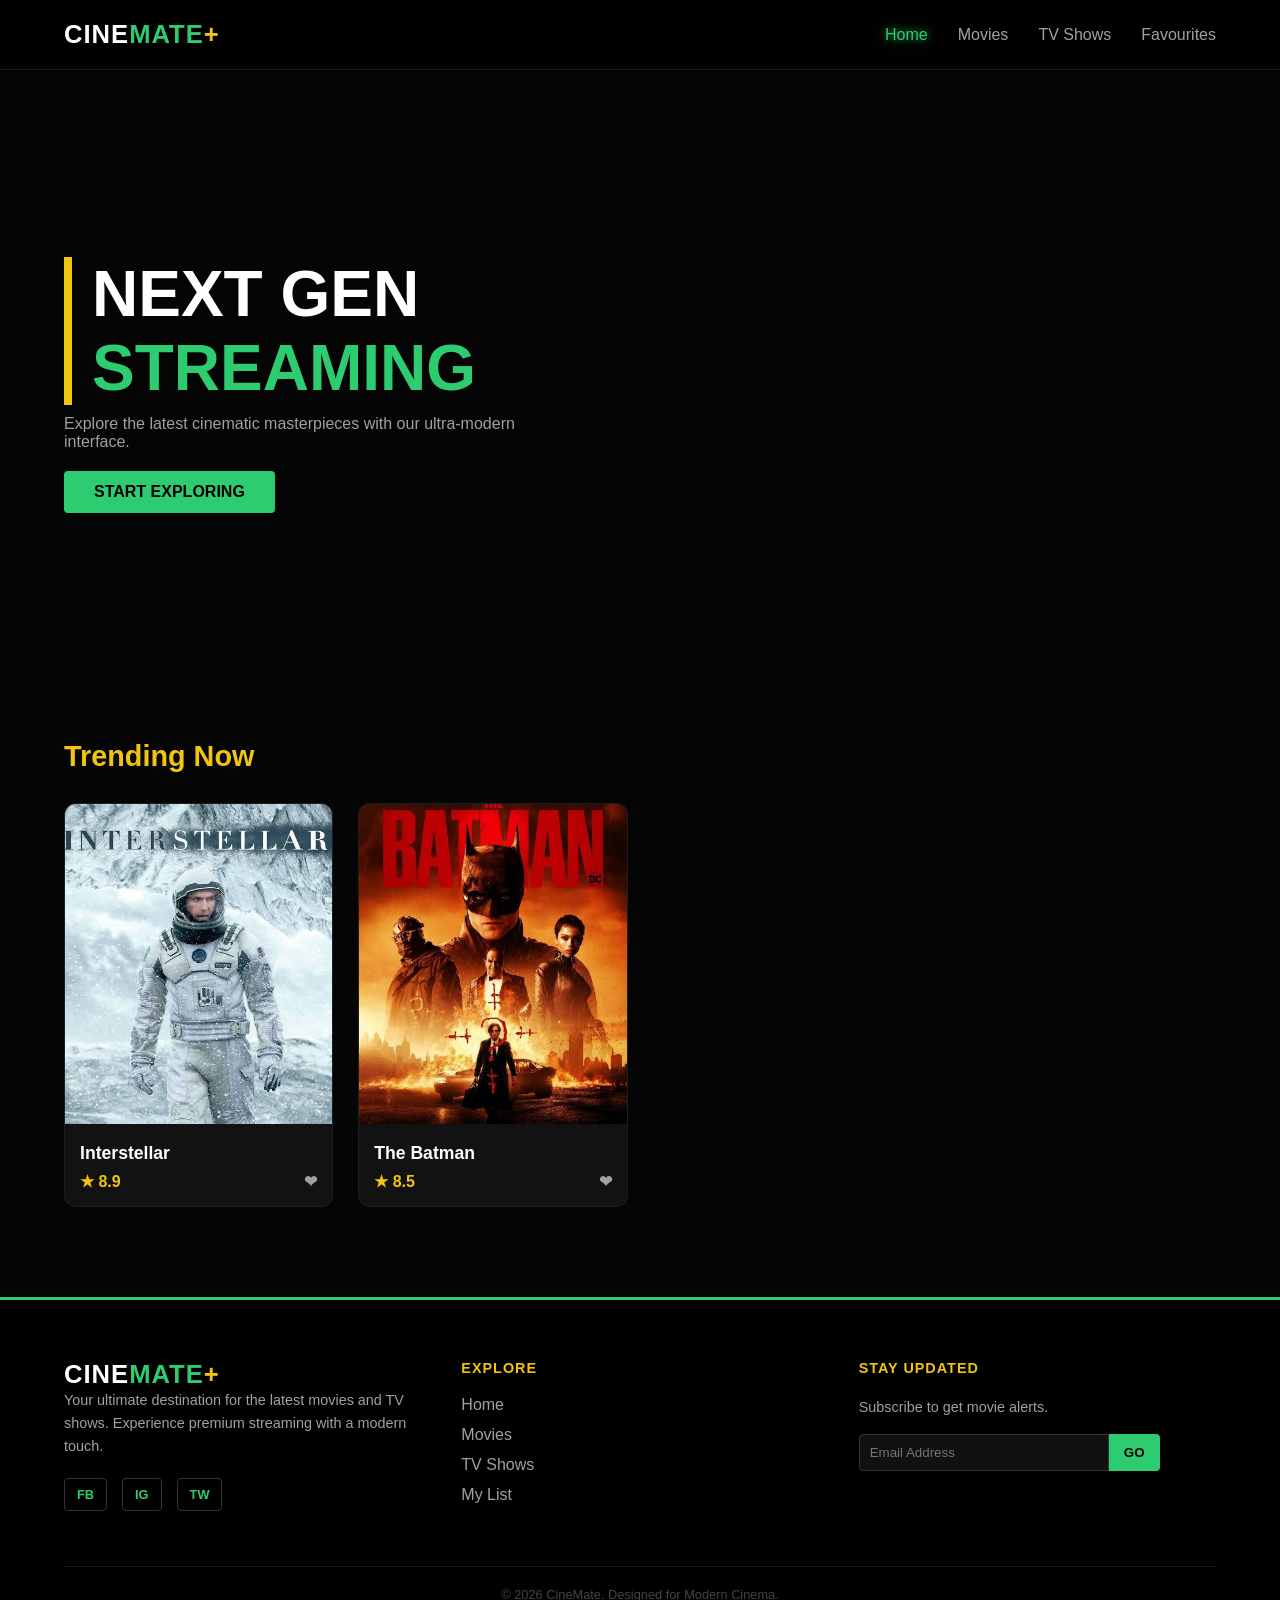
==== index.html @ 8f41477a "Renamed home.html to index.html" ====
<!DOCTYPE html>
<html lang="en">
<head>
    <link rel="stylesheet" href="style.css">
    <title>CineMate | Green & Gold Edition</title>
</head>
<body>
    <nav class="navbar">
        <div class="logo">CINE<span>MATE</span><b>+</b></div>
        <ul class="nav-links">
            <li><a href="index.html" class="active">Home</a></li>
            <li><a href="movies.html">Movies</a></li>
            <li><a href="tv-shows.html">TV Shows</a></li>
            <li><a href="favourites.html">Favourites</a></li>
        </ul>
    </nav>

    <header class="hero">
        <div class="hero-text">
            <h1>NEXT GEN<br><span style="color: var(--neon-green);">STREAMING</span></h1>
            <p style="color: var(--text-dim); max-width: 500px;">Explore the latest cinematic masterpieces with our ultra-modern interface.</p>
            <a href="movies.html" class="btn">START EXPLORING</a>
        </div>
    </header>

    <div class="container">
        <h2 class="section-title">Trending Now</h2>
        <div class="movie-grid">
            <div class="movie-card">
                <img src="Interstellar.jpg" alt="Movie">
                <div class="card-content">
                    <h3>Interstellar</h3>
                    <div class="rating"><span>★ 8.9</span> <span class="fav-icon">❤</span></div>
                </div>
            </div>
            <div class="movie-card">
                <img src="The Batman.jpg" alt="Movie">
                <div class="card-content">
                    <h3>The Batman</h3>
                    <div class="rating"><span>★ 8.5</span> <span class="fav-icon">❤</span></div>
                </div>
            </div>
        </div>
    </div>

    <footer class="main-footer">
        <div class="footer-container">
            <div class="footer-column brand-info">
                <div class="logo">CINE<span>MATE</span><b>+</b></div>
                <p>Your ultimate destination for the latest movies and TV shows. Experience premium streaming with a modern touch.</p>
                <div class="social-icons">
                    <a href="#">FB</a>
                    <a href="#">IG</a>
                    <a href="#">TW</a>
                </div>
            </div>

            <div class="footer-column">
                <h4>Explore</h4>
                <ul>
                    <li><a href="index.html">Home</a></li>
                    <li><a href="movies.html">Movies</a></li>
                    <li><a href="tv-shows.html">TV Shows</a></li>
                    <li><a href="favourites.html">My List</a></li>
                </ul>
            </div>

            <div class="footer-column newsletter">
                <h4>Stay Updated</h4>
                <p>Subscribe to get movie alerts.</p>
                <div class="subscribe-box">
                    <input type="email" placeholder="Email Address">
                    <button type="button">GO</button>
                </div>
            </div>
        </div>

        <div class="footer-bottom">
            <p>&copy; 2026 CineMate. Designed for Modern Cinema.</p>
        </div>
    </footer>
</body>
</html>
---- style.css ----
/* Color Palette */
:root {
    --bg-black: #050505;
    --card-gray: #121212;
    --neon-green: #2ecc71;
    --bright-yellow: #f1c40f;
    --text-main: #ffffff;
    --text-dim: #a0a0a0;
}

* {
    margin: 0;
    padding: 0;
    box-sizing: border-box;
    font-family: 'Inter', sans-serif;
}

body {
    background-color: var(--bg-black);
    color: var(--text-main);
    overflow-x: hidden;
}

/* --- NAVIGATION --- */
.navbar {
    display: flex;
    justify-content: space-between;
    align-items: center;
    padding: 20px 5%;
    background: rgba(0, 0, 0, 0.8);
    backdrop-filter: blur(10px);
    position: sticky;
    top: 0;
    z-index: 1000;
    border-bottom: 1px solid rgba(46, 204, 113, 0.2);
}

.logo {
    font-size: 1.6rem;
    font-weight: 800;
    letter-spacing: 1px;
}

.logo span { color: var(--neon-green); }
.logo b { color: var(--bright-yellow); }

.nav-links {
    display: flex;
    list-style: none;
    gap: 30px;
}

.nav-links a {
    text-decoration: none;
    color: var(--text-dim);
    font-weight: 500;
    transition: 0.3s;
}

.nav-links a:hover, .nav-links a.active {
    color: var(--neon-green);
    text-shadow: 0 0 10px var(--neon-green);
}

/* --- HERO SECTION --- */
.hero {
    height: 70vh;
    background: linear-gradient(to bottom, rgba(0,0,0,0.2), var(--bg-black)), 
                url('https://images.unsplash.com/photo-1536440136628-849c177e76a1?q=80&w=1500') center/cover;
    display: flex;
    align-items: center;
    padding: 0 5%;
}

.hero-text h1 {
    font-size: 4rem;
    margin-bottom: 10px;
    border-left: 8px solid var(--bright-yellow);
    padding-left: 20px;
}

.btn {
    display: inline-block;
    padding: 12px 30px;
    background: var(--neon-green);
    color: black;
    text-decoration: none;
    font-weight: bold;
    border-radius: 4px;
    margin-top: 20px;
    transition: 0.3s;
}

.btn:hover {
    background: var(--bright-yellow);
    box-shadow: 0 0 20px var(--bright-yellow);
}

/* --- MOVIE GRID SYSTEM --- */
.container { padding: 40px 5%; }

.section-title {
    margin-bottom: 30px;
    font-size: 1.8rem;
    color: var(--bright-yellow);
}

.movie-grid {
    display: grid;
    grid-template-columns: repeat(auto-fill, minmax(220px, 1fr));
    gap: 25px;
}

.movie-card {
    background: var(--card-gray);
    border-radius: 12px;
    overflow: hidden;
    transition: transform 0.4s ease;
    border: 1px solid rgba(255, 255, 255, 0.05);
}

.movie-card:hover {
    transform: translateY(-10px);
    border-color: var(--neon-green);
}

.movie-card img {
    width: 100%;
    height: 320px;
    object-fit: cover;
}

.card-content { padding: 15px; }

.card-content h3 { font-size: 1.1rem; margin-bottom: 8px; }

.rating {
    color: var(--bright-yellow);
    font-weight: bold;
    display: flex;
    justify-content: space-between;
}

.fav-icon {
    color: var(--text-dim);
    cursor: pointer;
}

.fav-icon:hover { color: #ff4757; }

/* --- RESPONSIVE FOOTER STYLES --- */
.main-footer {
    background-color: #000000;
    color: #ffffff;
    padding: 60px 5% 20px;
    border-top: 3px solid var(--neon-green);
    margin-top: 50px;
}

.footer-container {
    display: flex;
    flex-wrap: wrap; /* Allows columns to drop to the next line on small screens */
    justify-content: space-between;
    gap: 40px;
}

.footer-column {
    flex: 1;
    min-width: 250px; /* Forces elements to stack on mobile */
}

.footer-column h4 {
    color: var(--bright-yellow);
    margin-bottom: 20px;
    text-transform: uppercase;
    font-size: 0.9rem;
    letter-spacing: 1px;
}

.footer-column p {
    color: var(--text-dim);
    font-size: 0.9rem;
    line-height: 1.6;
}

.footer-column ul {
    list-style: none;
}

.footer-column ul li {
    margin-bottom: 12px;
}

.footer-column ul a {
    text-decoration: none;
    color: var(--text-dim);
    transition: 0.3s;
}

.footer-column ul a:hover {
    color: var(--neon-green);
    padding-left: 5px; /* Creates a slight shifting effect on hover */
}

/* Newsletter Input */
.subscribe-box {
    display: flex;
    margin-top: 15px;
}

.subscribe-box input {
    background: #111;
    border: 1px solid #333;
    padding: 10px;
    color: white;
    width: 70%;
    border-radius: 4px 0 0 4px;
    outline: none;
}

.subscribe-box input:focus {
    border-color: var(--neon-green);
}

.subscribe-box button {
    background: var(--neon-green);
    border: none;
    padding: 10px 15px;
    font-weight: bold;
    cursor: pointer;
    border-radius: 0 4px 4px 0;
    transition: 0.3s;
}

.subscribe-box button:hover {
    background: var(--bright-yellow);
}

/* Social Icons */
.social-icons {
    margin-top: 20px;
    display: flex;
    gap: 15px;
}

.social-icons a {
    color: var(--neon-green);
    text-decoration: none;
    font-weight: bold;
    font-size: 0.8rem;
    border: 1px solid #333;
    padding: 8px 12px;
    border-radius: 4px;
    transition: 0.3s;
}

.social-icons a:hover {
    background: var(--neon-green);
    color: black;
}

/* Bottom Bar */
.footer-bottom {
    text-align: center;
    margin-top: 50px;
    padding-top: 20px;
    border-top: 1px solid #1a1a1a;
    color: #444;
    font-size: 0.8rem;
}

/* Mobile Adjustments */
@media (max-width: 768px) {
    .footer-container {
        flex-direction: column;
        text-align: center;
    }
    
    .subscribe-box {
        justify-content: center;
    }
    
    .social-icons {
        justify-content: center;
    }
}

/*movies.html/*

/* --- MOVIES PAGE SPECIFIC STYLES --- */

/* Shorter Hero for secondary pages */
.movies-hero {
    height: 40vh;
    justify-content: center;
    text-align: center;
    background: linear-gradient(to bottom, rgba(0,0,0,0.6), var(--bg-black)), 
                url('https://images.unsplash.com/photo-1485846234645-a62644f84728?q=80&w=1500') center/cover;
}

.movies-hero .hero-text {
    width: 100%;
    display: flex;
    flex-direction: column;
    align-items: center;
}

.movies-hero h1 {
    font-size: 3rem;
    border-left: none; /* Removing the left border from the home page hero */
    padding-left: 0;
    margin-bottom: 10px;
}

/* Filter Bar Styling */
.filter-bar {
    display: flex;
    flex-wrap: wrap;
    align-items: center;
    gap: 15px;
    margin-bottom: 40px;
    padding-bottom: 20px;
    border-bottom: 1px solid rgba(255, 255, 255, 0.1);
}

.filter-btn {
    background: transparent;
    border: 1px solid #333;
    color: var(--text-dim);
    padding: 8px 20px;
    border-radius: 30px;
    cursor: pointer;
    font-weight: bold;
    transition: 0.3s;
}

.filter-btn:hover, .filter-btn.active {
    background: var(--neon-green);
    color: black;
    border-color: var(--neon-green);
}

.sort-box {
    margin-left: auto; /* Pushes the sort dropdown to the right */
}

.sort-select {
    background: #111;
    color: var(--text-main);
    border: 1px solid #333;
    padding: 10px 15px;
    border-radius: 5px;
    outline: none;
    cursor: pointer;
}

.sort-select:focus {
    border-color: var(--bright-yellow);
}

/* Mobile Adjustments for Filter Bar */
@media (max-width: 768px) {
    .filter-bar {
        justify-content: center;
    }
    .sort-box {
        margin-left: 0;
        width: 100%;
        text-align: center;
        margin-top: 10px;
    }
    .sort-select {
        width: 100%;
    }
}

/* TV Shows Specific Hero Background */
.tv-hero {
    background: linear-gradient(to bottom, rgba(0,0,0,0.6), var(--bg-black)), 
                url('https://images.unsplash.com/photo-1593784991095-a205069470b6?q=80&w=1500') center/cover;
}

/* Favourites Specific Hero Background */
.fav-hero {
    background: linear-gradient(to bottom, rgba(22, 22, 22, 0.7), var(--bg-black)), 
                url('https://static.vecteezy.com/system/resources/thumbnails/001/254/680/small/cinema-background-concept.jpg') center/cover;
}

/* Remove Icon for Favourites Page */
.remove-icon {
    color: var(--text-dim);
    cursor: pointer;
    font-size: 1.1rem;
    transition: 0.3s;
}

.remove-icon:hover {
    color: #ff4757; /* A bright red to indicate deletion */
    transform: scale(1.2);
}

/* Hover effect for the Clear All button */
.filter-btn[style*="border-color: #ff4757"]:hover {
    background: #ff4757 !important;
    color: white !important;
}
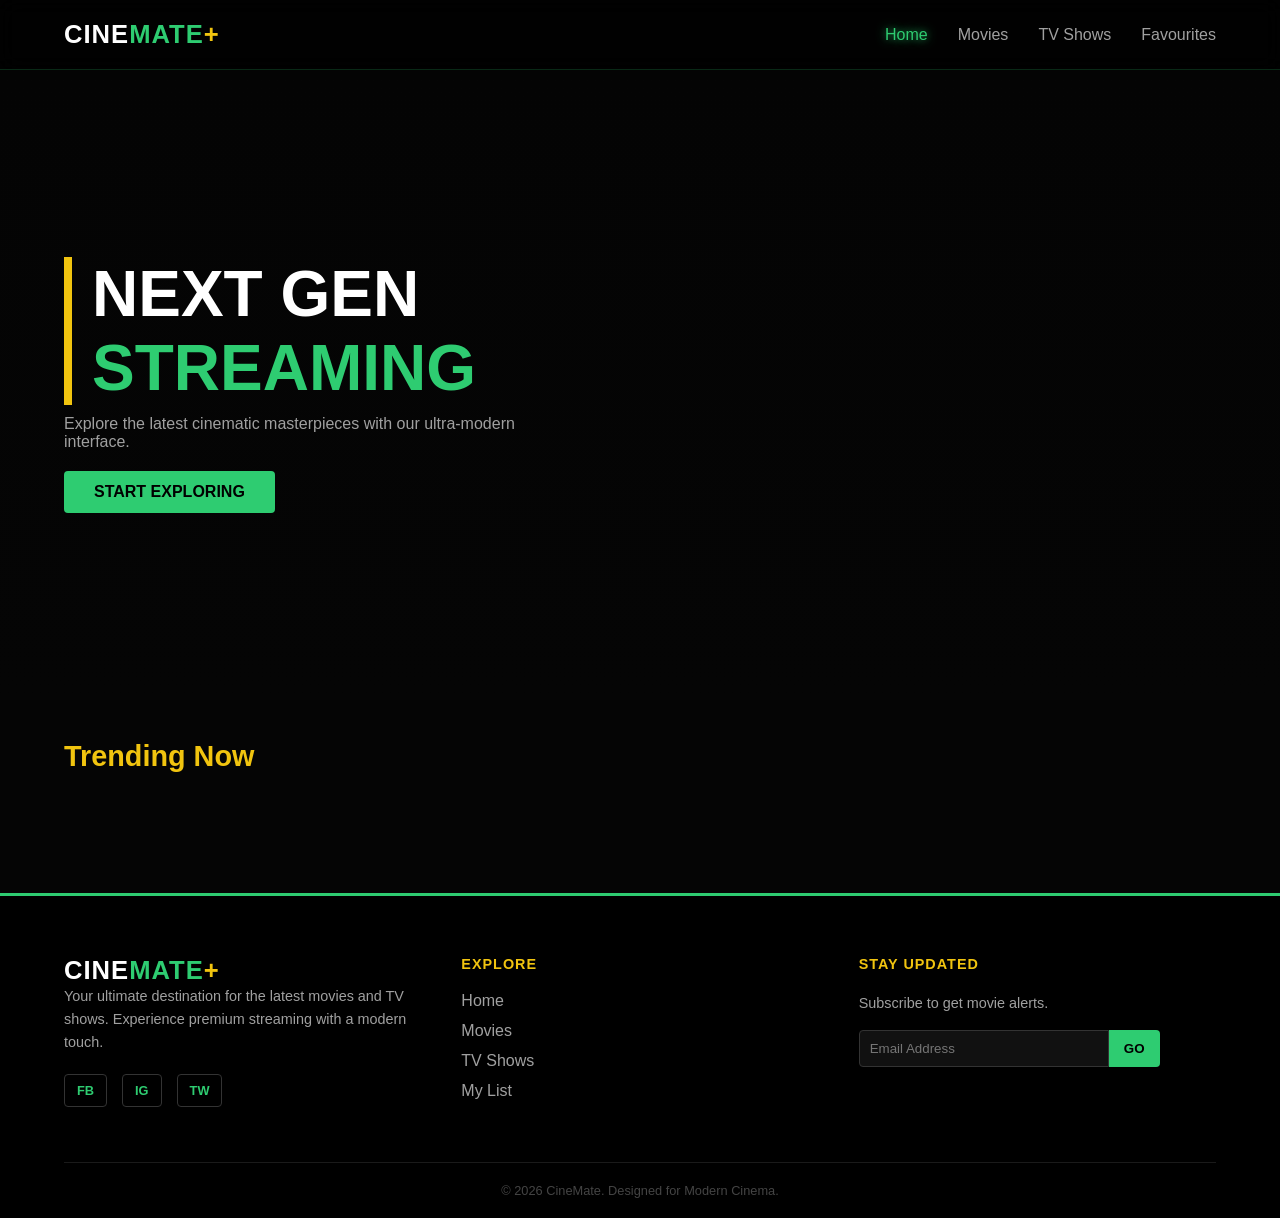
==== commit ce804c14: "Javascript base titles" ====
--- a/index.html
+++ b/index.html
@@ -25,22 +25,9 @@
 
     <div class="container">
         <h2 class="section-title">Trending Now</h2>
-        <div class="movie-grid">
-            <div class="movie-card">
-                <img src="Interstellar.jpg" alt="Movie">
-                <div class="card-content">
-                    <h3>Interstellar</h3>
-                    <div class="rating"><span>★ 8.9</span> <span class="fav-icon">❤</span></div>
-                </div>
+        
+        <div class="movie-grid" id="dynamic-grid">
             </div>
-            <div class="movie-card">
-                <img src="The Batman.jpg" alt="Movie">
-                <div class="card-content">
-                    <h3>The Batman</h3>
-                    <div class="rating"><span>★ 8.5</span> <span class="fav-icon">❤</span></div>
-                </div>
-            </div>
-        </div>
     </div>
 
     <footer class="main-footer">
@@ -79,5 +66,7 @@
             <p>&copy; 2026 CineMate. Designed for Modern Cinema.</p>
         </div>
     </footer>
+
+    <script src="script.js"></script>
 </body>
 </html>
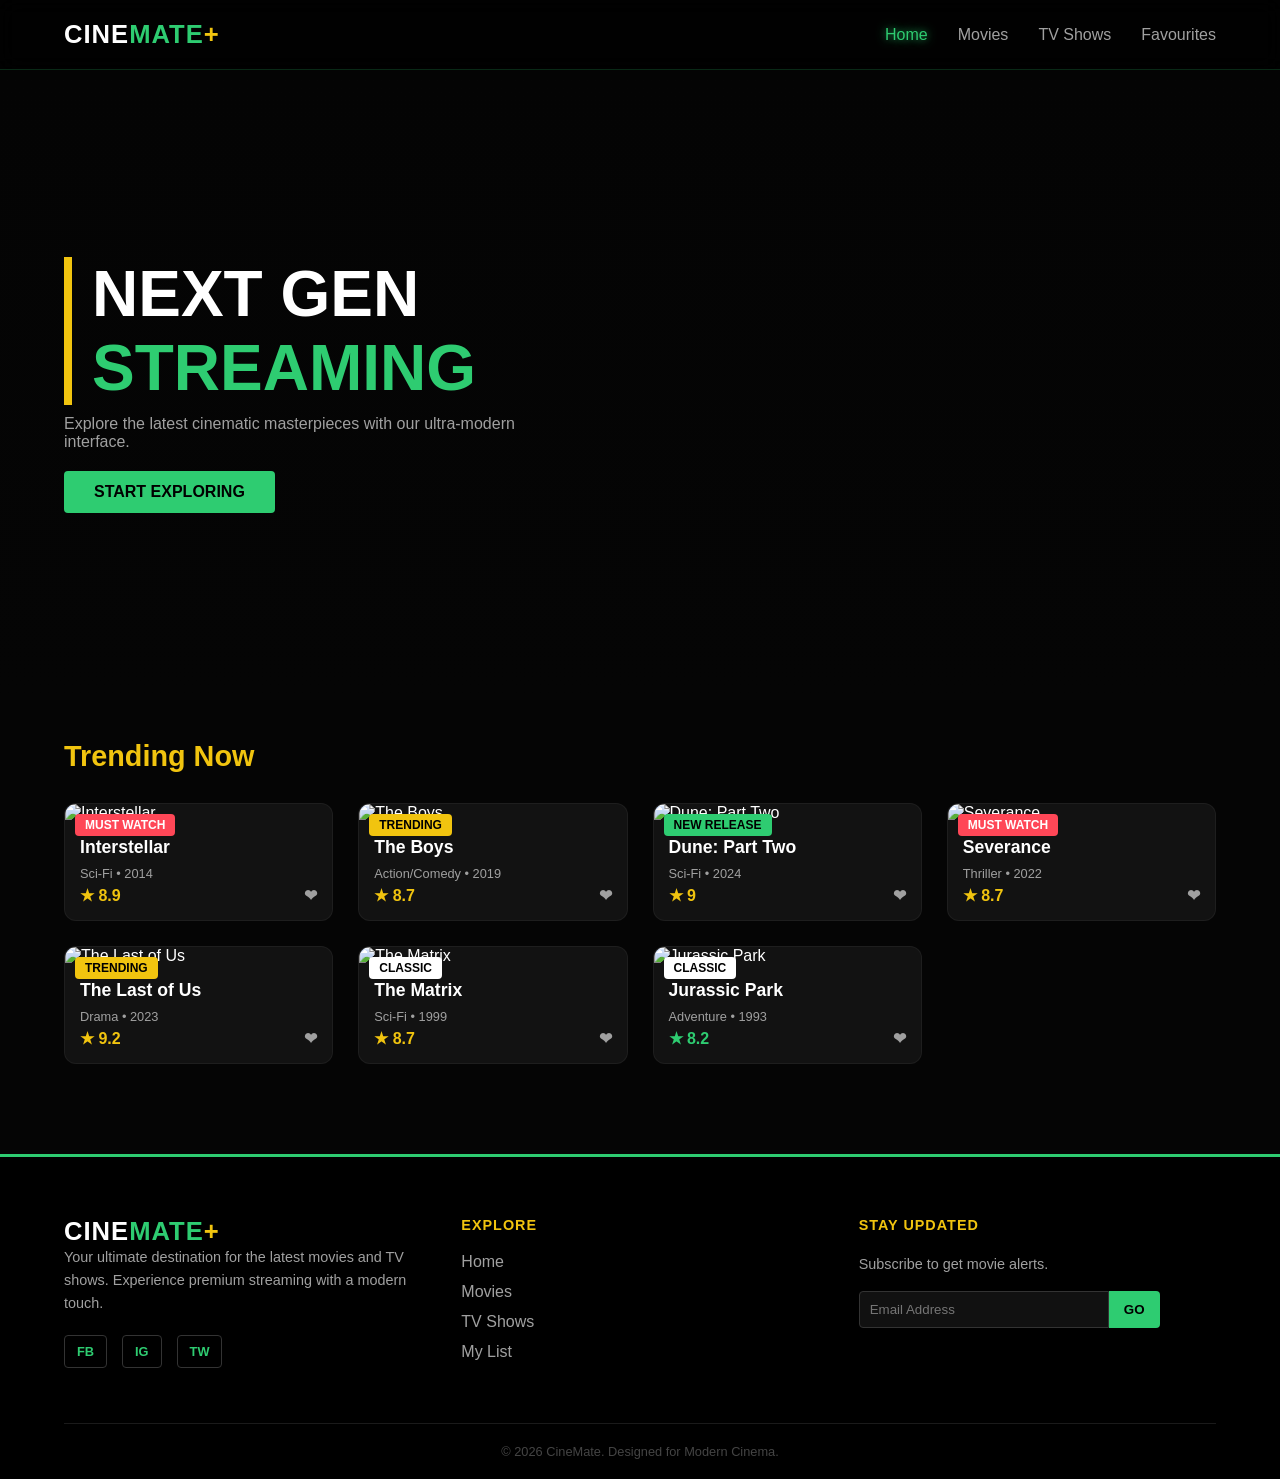
==== commit 561daad6: "Updated index.html" ====
--- a/index.html
+++ b/index.html
@@ -1,6 +1,8 @@
 <!DOCTYPE html>
 <html lang="en">
 <head>
+    <meta charset="UTF-8">
+    <meta name="viewport" content="width=device-width, initial-scale=1.0">
     <link rel="stylesheet" href="style.css">
     <title>CineMate | Green & Gold Edition</title>
 </head>
--- a/style.css
+++ b/style.css
@@ -403,4 +403,22 @@
 .filter-btn[style*="border-color: #ff4757"]:hover {
     background: #ff4757 !important;
     color: white !important;
+}
+
+/* Dynamic Rating Colors */
+.rating-gold { color: var(--bright-yellow); font-weight: bold; }
+.rating-green { color: var(--neon-green); font-weight: bold; }
+.rating-standard { color: var(--text-dim); }
+
+/* Absolute Positioning for Dynamic Badges */
+.card-badge {
+    position: absolute;
+    top: 10px;
+    left: 10px;
+    padding: 4px 10px;
+    border-radius: 4px;
+    font-size: 0.75rem;
+    font-weight: bold;
+    text-transform: uppercase;
+    z-index: 10;
 }
